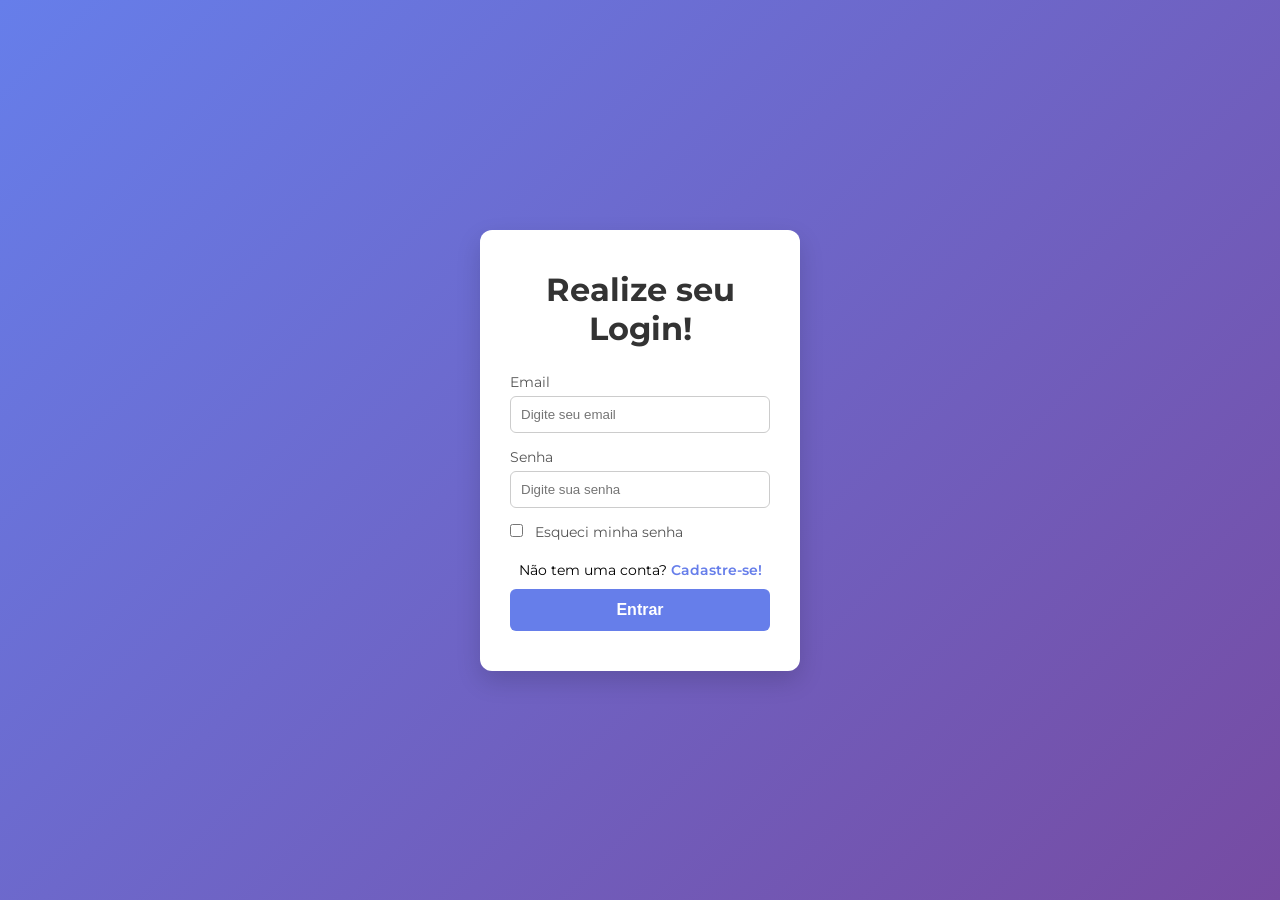
==== index.html @ 9903e6d6 "Inicio do Projeto do Sistema de Login" ====
<!DOCTYPE html>
<html lang="pt-br">
<head>
    <meta charset="UTF-8">
    <meta name="viewport" content="width=device-width, initial-scale=1.0">
    <link rel="stylesheet" href="/css/style.css">
    <link rel="icon" href="/img/Login.png">
    <title>Login</title>
</head>

<body>
    <main>
       
        <div class="container">
                <form class="login-form">
            <h1>Realize seu Login!</h1>

            <div class="input-group">
                <label for="email">Email</label>
                <input id="email" type="email" name="email" placeholder="Digite seu email">
            </div>
            
            <div class="input-group">
                <label for="senha">Senha</label>
                <input id="senha" type="password" name="senha" placeholder="Digite sua senha">
            </div>
           
            <div class="input-group">
                <label>
                    <input id="esqueciMinhaSenha" type="checkbox"> Esqueci minha senha
                </label>
            </div>
            

            <p>Não tem uma conta? 
                <a href="/register.html">Cadastre-se!</a>
            </p>

            <button id="botaoEntrar" type="submit" >Entrar</button>
        
        </form>
        </div>
        
   
    </main>
    
    
    <script src="/js/login.js"></script>
</body>
</html>
---- css/style.css ----
@import url('https://fonts.googleapis.com/css2?family=Montserrat:wght@400;600&display=swap');

* {
    margin: 0;
    padding: 0;
    box-sizing: border-box;
}

body {
    background: linear-gradient(135deg, #667eea, #764ba2);
    font-family: 'Montserrat', sans-serif;
    height: 100vh;
    display: flex;
    justify-content: center;
    align-items: center;
}

/* Container */
.container {
    background-color: #fff;
    padding: 40px 30px;
    border-radius: 12px;
    width: 320px;
    box-shadow: 0 10px 25px rgba(0, 0, 0, 0.15);
}

/* Título */
.login-form h1 {
    text-align: center;
    margin-bottom: 25px;
    color: #333;
}

/* Inputs */
.input-group {
    display: flex;
    flex-direction: column;
    margin-bottom: 15px;
}

.input-group label {
    font-size: 14px;
    margin-bottom: 5px;
    color: #555;
}

.input-group input[type="email"],
.input-group input[type="password"] {
    padding: 10px;
    border-radius: 6px;
    border: 1px solid #ccc;
    outline: none;
    transition: 0.2s;
}

.input-group input:focus {
    border-color: #667eea;
    box-shadow: 0 0 5px rgba(102, 126, 234, 0.5);
}

.input-group label input[type="checkbox"] {
    margin-right: 8px;
    
}

/* Texto cadastro */
p {
    font-size: 14px;
    margin: 10px 0;
    text-align: center;
}

p a {
    color: #667eea;
    text-decoration: none;
    font-weight: 600;
}

p a:hover {
    text-decoration: underline;
}

/* Botão */
button {
    width: 100%;
    padding: 12px;
    border: none;
    border-radius: 6px;
    background-color: #667eea;
    color: #fff;
    font-size: 16px;
    font-weight: 600;
    cursor: pointer;
    transition: 0.2s;
}

button:hover {
    background-color: #5a6fd6;
}
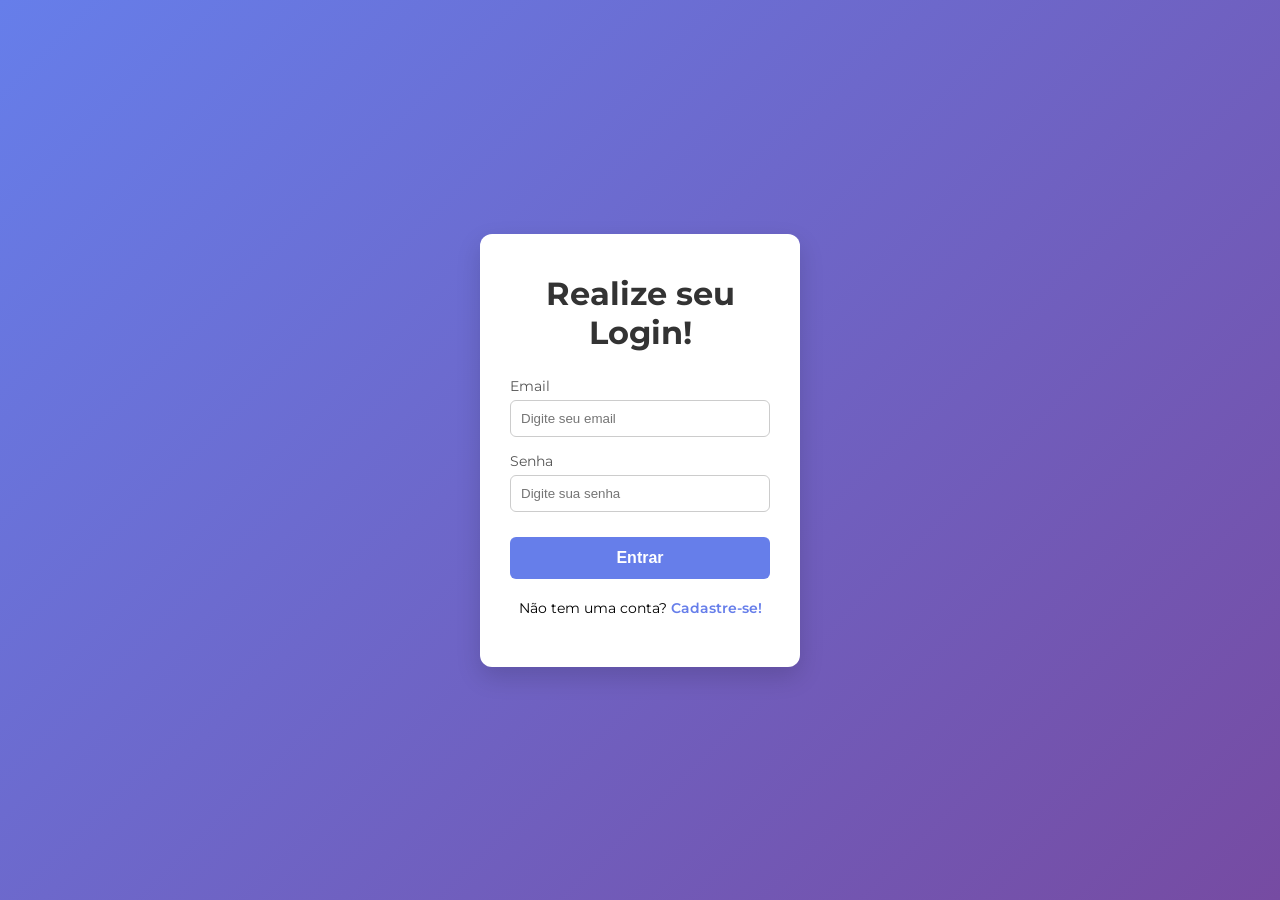
==== commit c6c7325e: "Finalização do sistema de Login front-end!" ====
--- a/index.html
+++ b/index.html
@@ -1,5 +1,6 @@
 <!DOCTYPE html>
 <html lang="pt-br">
+
 <head>
     <meta charset="UTF-8">
     <meta name="viewport" content="width=device-width, initial-scale=1.0">
@@ -10,41 +11,35 @@
 
 <body>
     <main>
-       
-        <div class="container">
-                <form class="login-form">
-            <h1>Realize seu Login!</h1>
 
-            <div class="input-group">
-                <label for="email">Email</label>
-                <input id="email" type="email" name="email" placeholder="Digite seu email">
-            </div>
-            
-            <div class="input-group">
-                <label for="senha">Senha</label>
-                <input id="senha" type="password" name="senha" placeholder="Digite sua senha">
-            </div>
-           
-            <div class="input-group">
-                <label>
-                    <input id="esqueciMinhaSenha" type="checkbox"> Esqueci minha senha
-                </label>
-            </div>
-            
+        <div id="formLogin" class="container">
+            <form class="login-form">
+                <h1>Realize seu Login!</h1>
 
-            <p>Não tem uma conta? 
+                <div class="input-group">
+                    <label for="email">Email</label>
+                    <input id="email" type="email" name="email" placeholder="Digite seu email">
+                </div>
+
+                <div class="input-group">
+                    <label for="senha">Senha</label>
+                    <input id="senha" type="password" name="senha" placeholder="Digite sua senha">
+                </div>
+
+                <button id="botaoEntrar" type="submit">Entrar</button>
+
+            </form>
+
+            <p>Não tem uma conta?
                 <a href="/register.html">Cadastre-se!</a>
             </p>
+        </div>
 
-            <button id="botaoEntrar" type="submit" >Entrar</button>
-        
-        </form>
-        </div>
-        
-   
+
     </main>
-    
-    
+
+
     <script src="/js/login.js"></script>
 </body>
+
 </html>
--- a/css/style.css
+++ b/css/style.css
@@ -92,8 +92,11 @@
     font-weight: 600;
     cursor: pointer;
     transition: 0.2s;
+    margin-bottom: 10px;
+    margin-top: 10px;
 }
 
 button:hover {
     background-color: #5a6fd6;
-}+}
+
